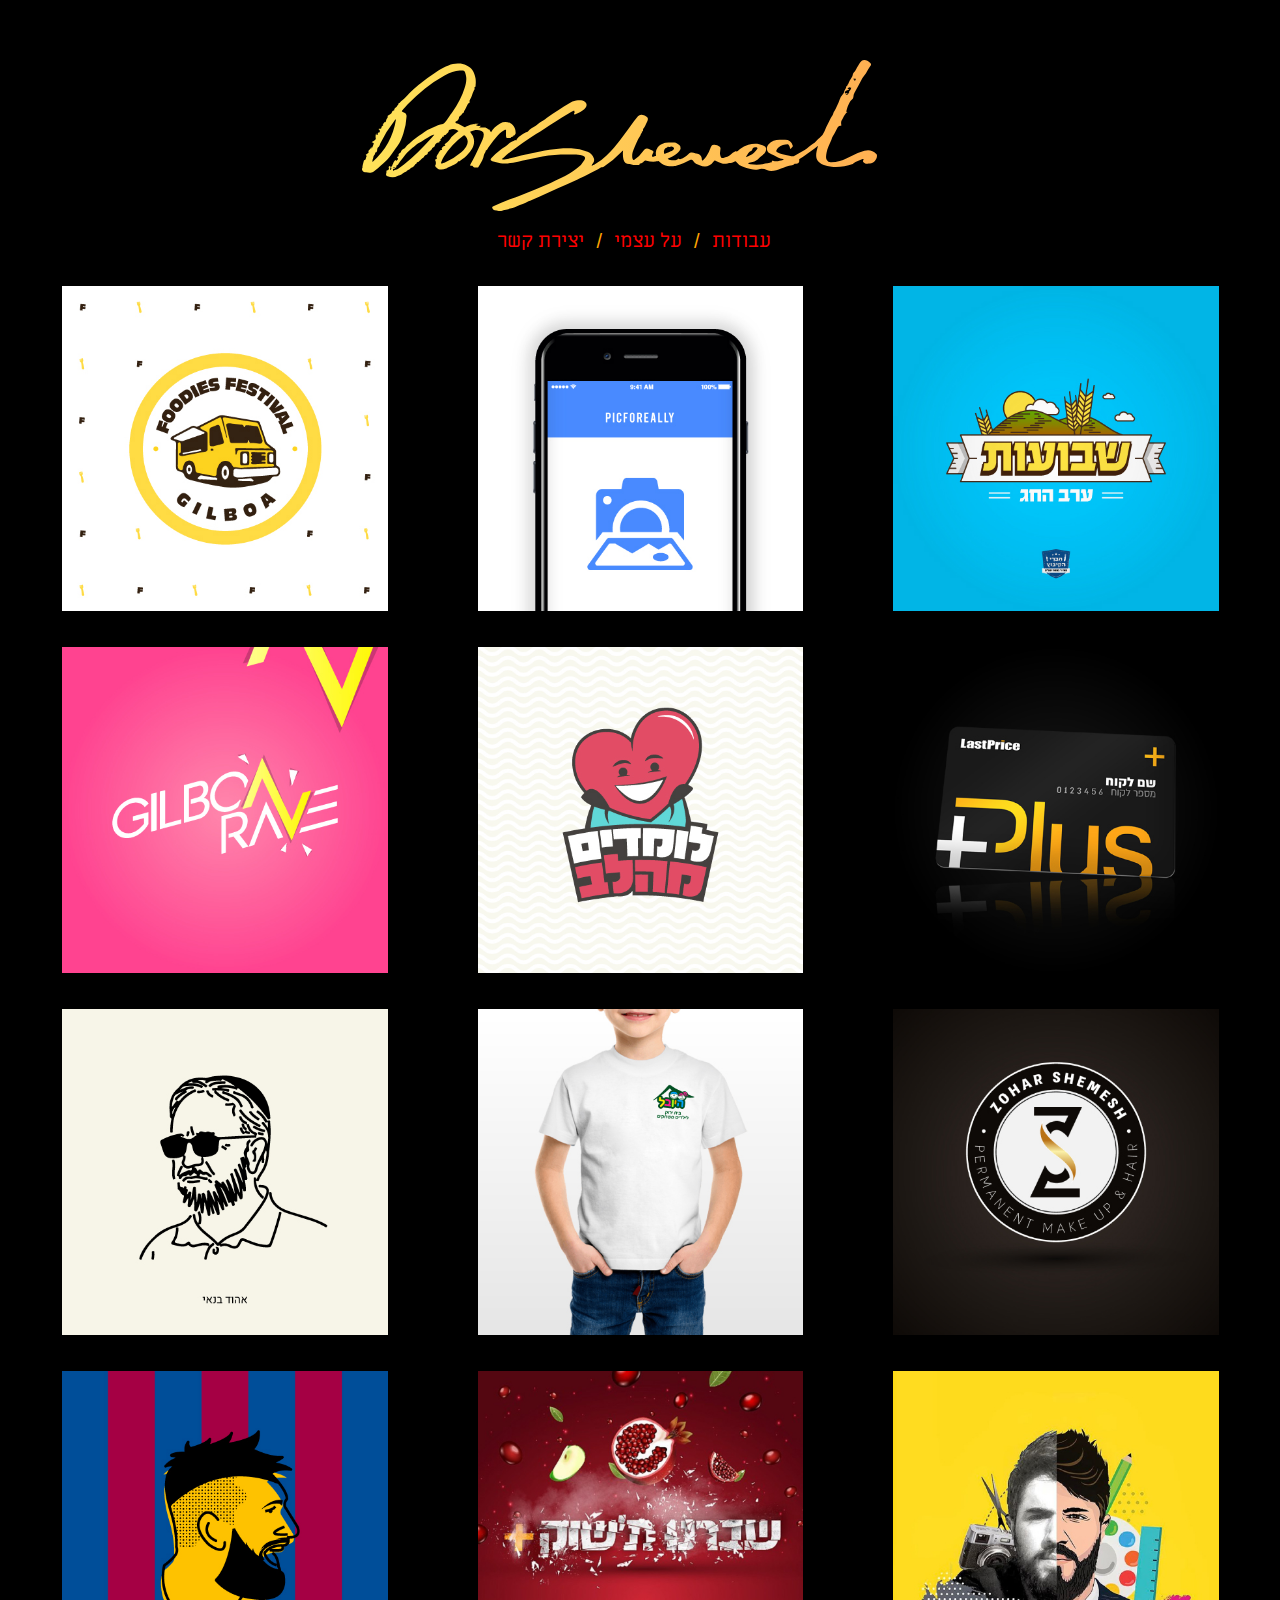
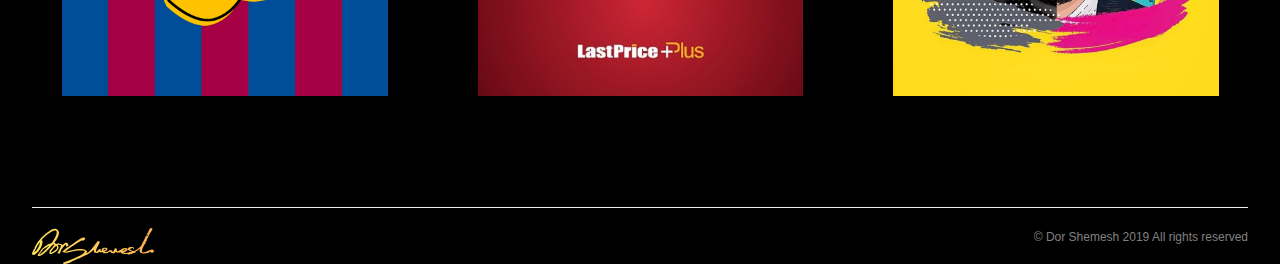
==== index.html @ 6ab0782a "Upload Site" ====
﻿<!DOCTYPE HTML>
<html>
<head>
	<title>Dor Shemesh</title>
	<link rel="stylesheet" href="https://www.w3schools.com/w3css/4/w3.css">
	<link href="https://fonts.googleapis.com/css?family=Miriam+Libre" rel="stylesheet">
	<link href="style.css" rel="stylesheet">
	<script src="https://ajax.googleapis.com/ajax/libs/jquery/3.3.1/jquery.min.js"></script>
	<script src="script.js"></script>
<meta http-equiv="content-type" content="text/html; charset=UTF8">
<meta content="width=device-width, initial-scale=1" name="viewport" />
</head>

<div class="head-line w3-container">
	<img class="main-image w3-animate-zoom" src="images/dorsh_logo.svg" alt="" title="" >
</div>
	<div class="nav-bar">
		<ul>
			<li>
				<a class="contact" href="contact.html">יצירת קשר</a>
			</li>
			<li>
				<span class="space-mark">/</span>
			</li>
			<li>
				<a class="contact" href="about.html">על עצמי</a>
			</li>
			<li>
				<span class="space-mark">/</span>
			</li>
			<li>
			<a class="contact" href="index.html">עבודות</a>	
			</li>
		</ul>
	</div>
<div class="container">

</div>

<div id="tpopup">
  <img class="image-display" > 

  <div id="tclose">X</div>    
</div>
<div class="down-menu" >
	<hr>
	<img class="logo" src="images/dorsh_logo.svg">
	<span class="sp-rights">© Dor Shemesh 2019 All rights reserved</span>
 </div>

</body>
</html>
---- style.css ----
body {
  background-color: black;
  position: absolute;
}
 
.contact {
  font-family: "Miriam Libre", sans-serif;
}

.head-line {
  position: relative;
  width: 100%;
}
a {
  text-decoration: none;
}

a:link {
  color: red;
}

/* visited link */
a:visited {
  color: white;
}

/* mouse over link */
a:hover {
  color: orange;
  cursor: pointer;
}

.main-image {
  margin-top: 4rem;
  width: 70%;
  margin-left: 40%;
}
.nav-bar {
  margin-top: 1rem;
  display: flex;
  justify-content: center;
}
ul {
  list-style-type: none;
  margin: 0;
  padding: 0;
  overflow: hidden;
}

li {
  margin: 0 12px 0px 0;
  float: left;
}

.container {
  margin-top: 1rem;
  display: flex;

  position: relative;
  flex-wrap: wrap;
}
.container > div {
  padding: 10px;

  width: 27%;
  margin: 5px 6px 8px 36px;
  text-align: center;
}
.box > img {
  width: 100%;
}
.space-mark{
 font-size: 20px;
  color: orange;

}
.image-display{
  width: 85%;
  height: 89%;
  cursor: pointer;
}

#tpopup{
  display: none;
  position:absolute;
  width: 714px;
  height: 702px;
  background:#fff;
  left:45%;
  top:43%;
  z-index: 1;
  border-radius:5px;
  padding:60px 0;

  margin-left:-320px; /* width/2 + padding-left */
  margin-top:-150px; /* height/2 + padding-top */
  text-align:center;
  box-shadow:0 0 10px 0 #000;
}
#tclose{
  position:absolute;
  background:black;
  color:white;
  right:-15px;
  top:-15px;
  border-radius:50%;
  width:30px;
  height:30px;
  line-height:30px;
  text-align:center;
  font-size:8px;
  font-weight:bold;
  font-family:'Arial Black', Arial, sans-serif;
  cursor:pointer;
  box-shadow:0 0 10px 0 #000;
}

.down-menu {
  margin: auto;
  width: 95%;
  margin-top: 6rem;
}

.down-menu > span {
  float: right;
}
hr {
  size: 2;
  width: 100%;
  color: "#585858";
}
.logo {
  width: 10%;
}
.sp-rights {
  color: gray;
}




/* Small devices (portrait tablets and large phones, 600px and up) */
@media only screen and (min-width: 600px) {
  .head-line {
    width: 375px;
  }
  .main-image {
    margin-top: 4rem;
    width: 96%;
    margin-left: 47%
  }
  .nav-bar {
    margin-top: 1rem;
    display: flex;
    justify-content: center;
  }
  #tpopup{
    width: 369px;
    height: 302px;
    margin-left: -130px;
    margin-top: -406px;
  }
  .container {
    display: flex;

    position: relative;
    flex-wrap: wrap;
  }
  .container > div {
    padding: 11px;
    width: 39%;
    margin: 3px 6px 7px 32px;
    text-align: center;
  }
  .logo {
    width: 10%;
  }
  .down-menu > span {
    font-size: 7px;
    float: right;
  }
}

@media only screen and (max-width: 600px) {
  .main-image {
    margin-top: 4rem;
    width: 80%;
    margin-left: 9%;
  }
  .space-mark {
    font-size: 13px;
    color: orange;
  }
  #tpopup{
    width: 232px;
    height: 302px;
    margin-left: -95px;
    margin-top: -114px;
  }
  .nav-bar {
    margin-top: 1rem;
    display: flex;
    justify-content: center;
  }
  .container {
    display: flex;

    position: relative;
    flex-wrap: wrap;
  }
  .container > div {
    padding: 11px;
    width: 38%;
    margin: 1px 1px 8px 28px;;
    text-align: center;
  }
  .logo {
    width: 10%;
  }
  .down-menu > span {
    font-size: 7px;
    float: right;
  }
}
/* Medium devices (landscape tablets, 768px and up) */
@media only screen and (min-width: 768px) {
  .head-line {
    width: 768px;
  }
  .main-image {
    margin-top: 4rem;
    width: 67%;
    margin-left: 16%;
  }
  #tpopup{
    width: 572px;
    height: 510px;
    margin-left: -230px;
    margin-top: -161px;;
  }
  a{
    font-size: 20px;
  }
  .nav-bar {
    margin-top: 1rem;
    display: flex;
    justify-content: center;
  }
  .container {
    margin-top: 1rem;
    display: flex;

    position: relative;
    flex-wrap: wrap;
  }
  .container > div {
    padding: 10px;

    width: 24%;
    margin: 5px 6px 8px 36px;
    text-align: center;
  }
  .logo {
    width: 10%;
  }
  .down-menu > span {
    font-size: 12px;
    float: right;
  }
}

/* Large devices (laptops/desktops, 992px and up) */
@media only screen and (min-width: 992px) {
  .main-image {
    margin-top: 4rem;
    width: 70%;
    margin-left: 30%;
  }
  .nav-bar {
    margin-top: 1rem;
    display: flex;
    justify-content: center;
  }
  ul {
    list-style-type: none;
    margin: 0;
    padding: 0;
    overflow: hidden;
  }
  #tpopup{
    width: 572px;
    height: 510px;
    margin-left: -230px;
    margin-top: -161px;;
  }
  li {
    margin: 0 12px 0px 0;
    float: left;
  }

  .container {
    margin-top: 1rem;
    display: flex;

    position: relative;
    flex-wrap: wrap;
  }
  .container > div {
    padding: 10px;

    width: 27%;
    margin: 5px 17px 11px 47px;
    text-align: center;
  }
  .box > img {
    width: 100%;
  }

  #tpopup{
    display: none;
    position:absolute;
    width: 714px;
    height: 702px;
    background:#fff;
    left:45%;
    top:43%;
    z-index: 1;
    border-radius:5px;
    padding:60px 0;
  
    margin-left:-320px; /* width/2 + padding-left */
    margin-top:-150px; /* height/2 + padding-top */
    text-align:center;
    box-shadow:0 0 10px 0 #000;
  }
  #tclose{
    position:absolute;
    background:black;
    color:white;
    right:-15px;
    top:-15px;
    border-radius:50%;
    width:30px;
    height:30px;
    line-height:30px;
    text-align:center;
    font-size:8px;
    font-weight:bold;
    font-family:'Arial Black', Arial, sans-serif;
    cursor:pointer;
    box-shadow:0 0 10px 0 #000;
  }
  .logo {
    width: 10%;
  }
  .down-menu > span {
    font-size: 12px;
    float: right;
  }
}

/* Extra large devices (large laptops and desktops, 1200px and up) */
@media only screen and (min-width: 1200px) {
  .main-image {
    margin-top: 4rem;
    width: 70%;
    margin-left: 47%;
  }
  .nav-bar {
    margin-top: 1rem;
    display: flex;
    justify-content: center;
  }
  a{
      font-size: 20px
  }
  ul {
    list-style-type: none;
    margin: 0;
    padding: 0;
    overflow: hidden;
  }

  li {
    margin: 0 12px 0px 0;
    float: left;
  }

  .container {
    margin-top: 1rem;
    display: flex;

    position: relative;
    flex-wrap: wrap;
  }
  .container > div {
    padding: 10px;

    width: 27%;
    margin: 5px 18px 11px 52px;
    text-align: center;
  }
  .box > img {
    width: 100%;
  }

  #tpopup{
    display: none;
    position:absolute;
    width: 714px;
    height: 702px;
    background:#fff;
    left:45%;
    top:43%;
    z-index: 1;
    border-radius:5px;
    padding:60px 0;
  
    margin-left:-320px; /* width/2 + padding-left */
    margin-top:-150px; /* height/2 + padding-top */
    text-align:center;
    box-shadow:0 0 10px 0 #000;
  }
  #tclose{
    position:absolute;
    background:black;
    color:white;
    right:-15px;
    top:-15px;
    border-radius:50%;
    width:30px;
    height:30px;
    line-height:30px;
    text-align:center;
    font-size:8px;
    font-weight:bold;
    font-family:'Arial Black', Arial, sans-serif;
    cursor:pointer;
    box-shadow:0 0 10px 0 #000;
  }
  .logo {
    width: 10%;
  }
  .down-menu > span {
    font-size: 12px;
    float: right;
  }
}
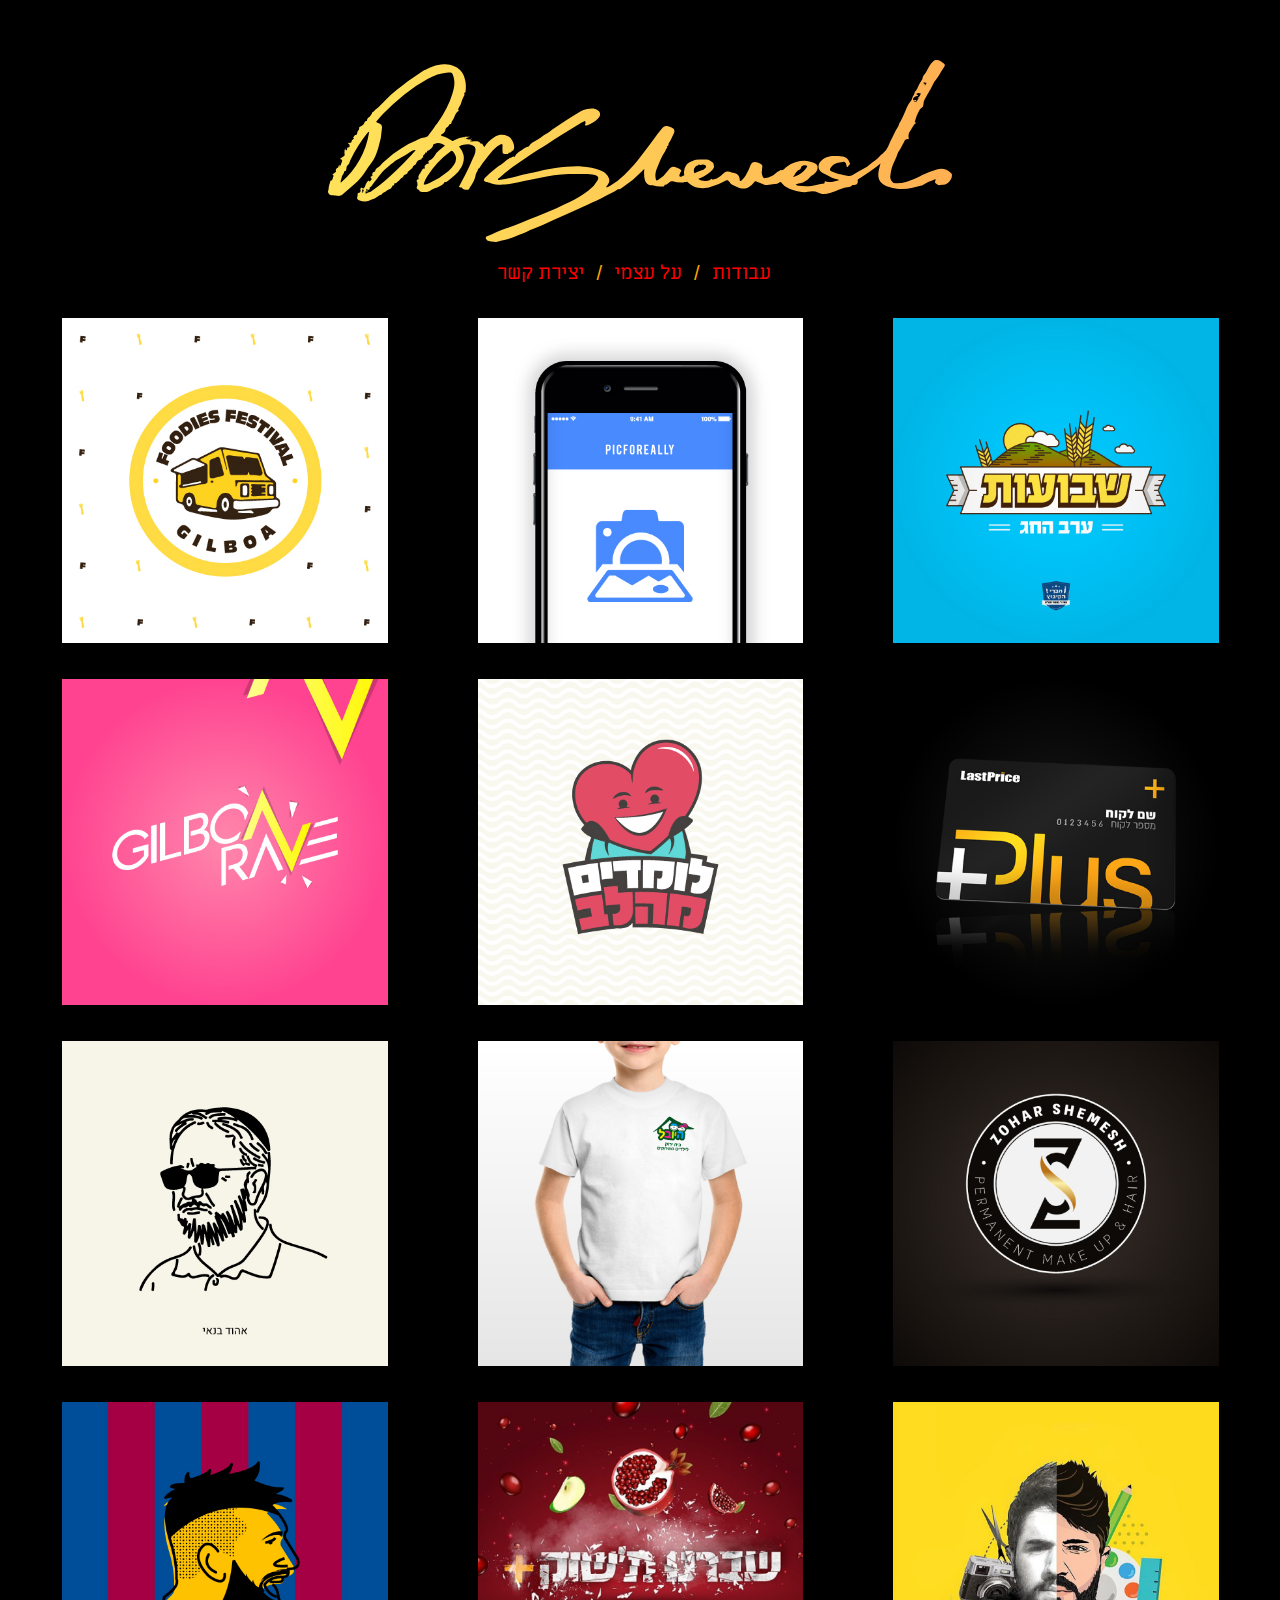
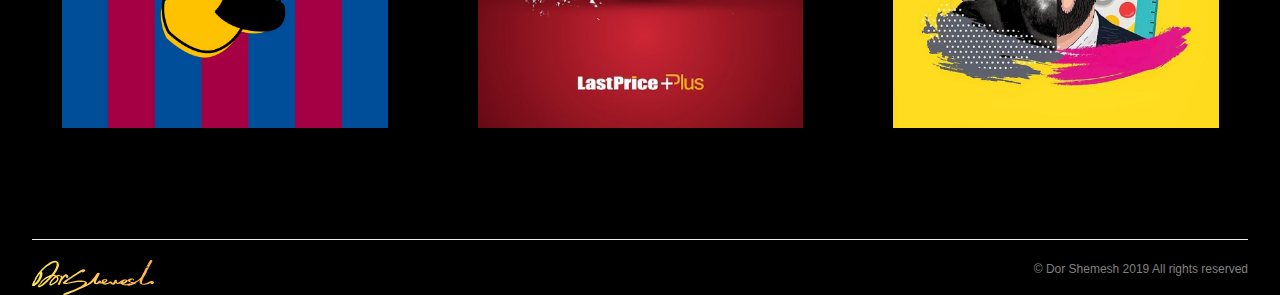
==== commit 28d58f7e: "Add animation" ====
--- a/index.html
+++ b/index.html
@@ -3,6 +3,7 @@
 <head>
 	<title>Dor Shemesh</title>
 	<link rel="stylesheet" href="https://www.w3schools.com/w3css/4/w3.css">
+	
 	<link href="https://fonts.googleapis.com/css?family=Miriam+Libre" rel="stylesheet">
 	<link href="style.css" rel="stylesheet">
 	<script src="https://ajax.googleapis.com/ajax/libs/jquery/3.3.1/jquery.min.js"></script>
--- a/style.css
+++ b/style.css
@@ -67,7 +67,15 @@
   text-align: center;
 }
 .box > img {
+  -webkit-transform: scale(1);
+	transform: scale(1);
+	-webkit-transition: .3s ease-in-out;
+	transition: .3s ease-in-out;
   width: 100%;
+}
+.box > img:hover{
+  -webkit-transform: scale(1.1);
+	transform: scale(1.1);
 }
 .space-mark{
  font-size: 20px;
@@ -130,7 +138,7 @@
   color: "#585858";
 }
 .logo {
-  width: 10%;
+  width: 14%;
 }
 .sp-rights {
   color: gray;
@@ -141,13 +149,11 @@
 
 /* Small devices (portrait tablets and large phones, 600px and up) */
 @media only screen and (min-width: 600px) {
-  .head-line {
-    width: 375px;
-  }
+
   .main-image {
     margin-top: 4rem;
-    width: 96%;
-    margin-left: 47%
+    width: 55%;
+    margin-left: 23%;
   }
   .nav-bar {
     margin-top: 1rem;
@@ -166,6 +172,11 @@
     position: relative;
     flex-wrap: wrap;
   }
+  .space-mark{
+    font-size: 13px;
+     color: orange;
+   
+   }
   .container > div {
     padding: 11px;
     width: 39%;
@@ -173,7 +184,7 @@
     text-align: center;
   }
   .logo {
-    width: 10%;
+    width: 14%;
   }
   .down-menu > span {
     font-size: 7px;
@@ -224,13 +235,11 @@
 }
 /* Medium devices (landscape tablets, 768px and up) */
 @media only screen and (min-width: 768px) {
-  .head-line {
-    width: 768px;
-  }
+
   .main-image {
     margin-top: 4rem;
-    width: 67%;
-    margin-left: 16%;
+    width: 55%;
+    margin-left: 23%;
   }
   #tpopup{
     width: 572px;
@@ -256,7 +265,7 @@
   .container > div {
     padding: 10px;
 
-    width: 24%;
+    width: 27%;
     margin: 5px 6px 8px 36px;
     text-align: center;
   }
@@ -273,9 +282,10 @@
 @media only screen and (min-width: 992px) {
   .main-image {
     margin-top: 4rem;
-    width: 70%;
-    margin-left: 30%;
-  }
+    width: 51%;
+    margin-left: 24%;
+  }
+  
   .nav-bar {
     margin-top: 1rem;
     display: flex;
@@ -297,7 +307,11 @@
     margin: 0 12px 0px 0;
     float: left;
   }
-
+  .space-mark{
+    font-size: 19px;
+     color: orange;
+   
+   }
   .container {
     margin-top: 1rem;
     display: flex;
@@ -363,8 +377,8 @@
 @media only screen and (min-width: 1200px) {
   .main-image {
     margin-top: 4rem;
-    width: 70%;
-    margin-left: 47%;
+    width: 50%;
+    margin-left: 25%;
   }
   .nav-bar {
     margin-top: 1rem;
@@ -445,7 +459,12 @@
     font-size: 12px;
     float: right;
   }
-}
-
-
-
+  .space-mark{
+    font-size: 20px;
+     color: orange;
+   
+   }
+}
+
+
+
